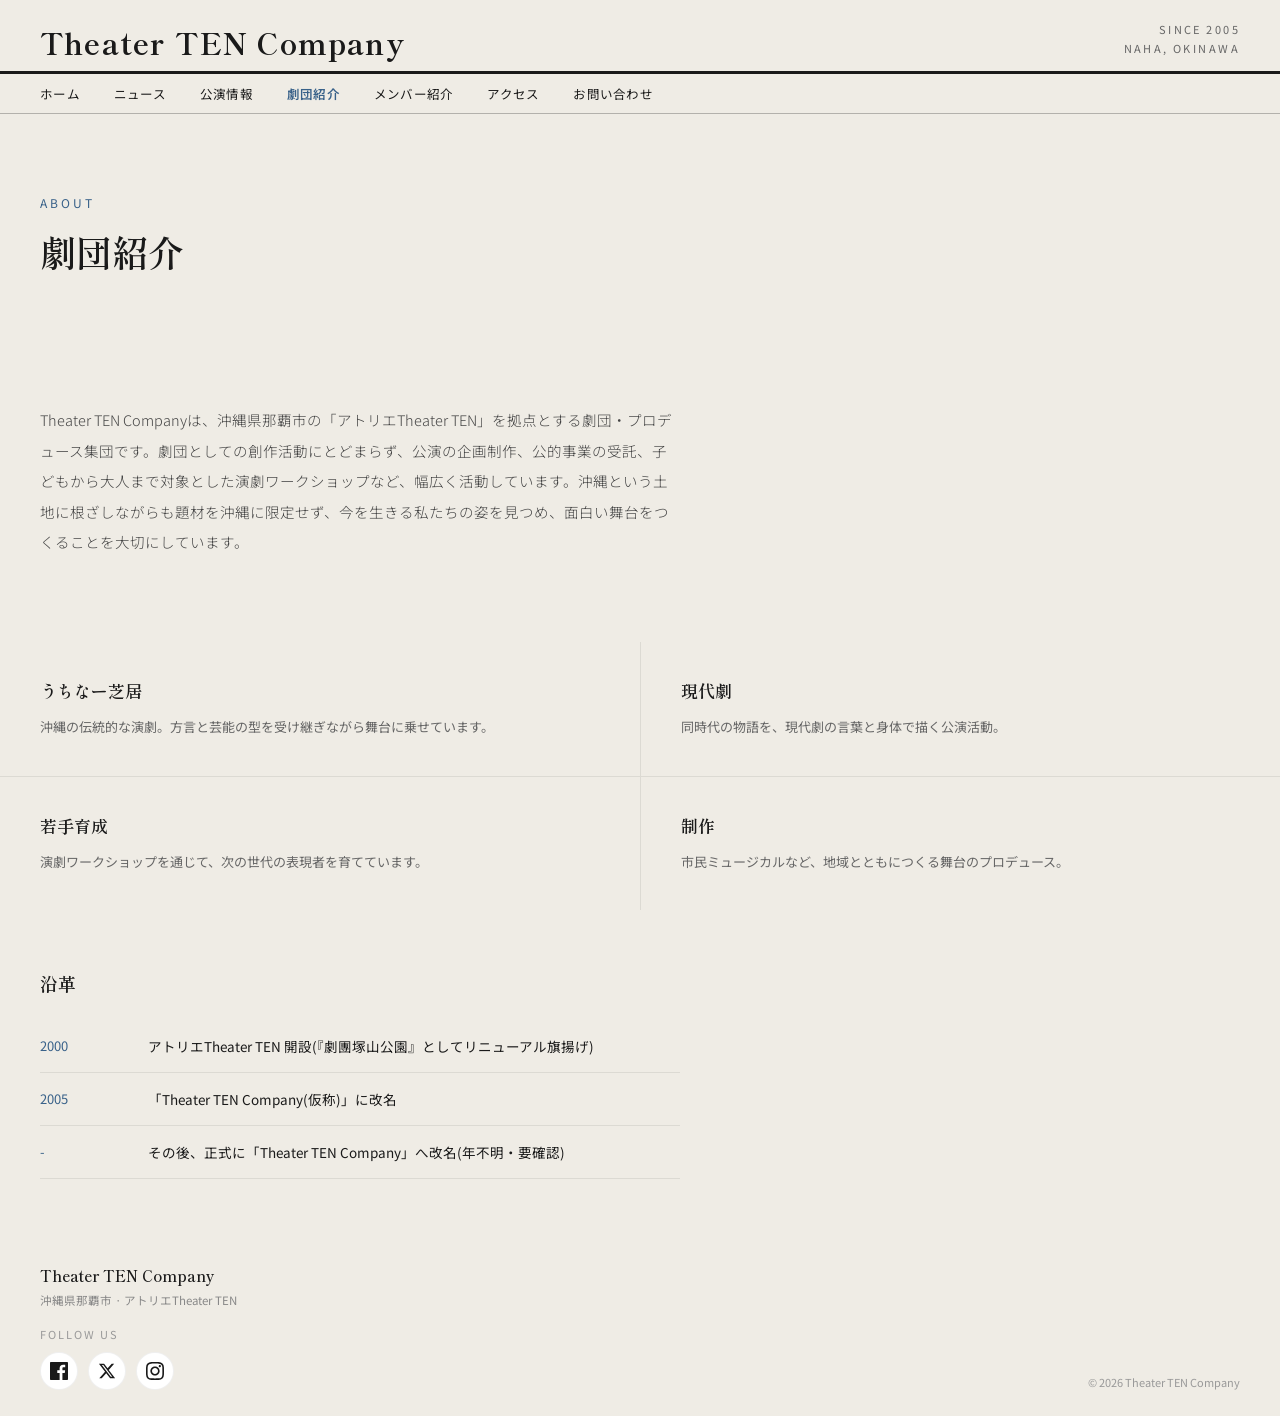
==== about.html @ 0e2a7504 "Add news page, Google Maps embed with real address, and Vercel Web Analytics script" ====
<!DOCTYPE html>
<html lang="ja">
<head>
<meta charset="UTF-8">
<meta name="viewport" content="width=device-width, initial-scale=1">
<meta name="robots" content="noindex, nofollow">
<title>劇団紹介 | Theater TEN Company</title>
<meta name="description" content="Theater TEN Companyの理念、活動の4本柱、沿革のご紹介。">
<link rel="preconnect" href="https://fonts.googleapis.com">
<link rel="preconnect" href="https://fonts.gstatic.com" crossorigin>
<link href="https://fonts.googleapis.com/css2?family=Shippori+Mincho:wght@400;500;600;700&family=Noto+Sans+JP:wght@300;400;500;700&display=swap" rel="stylesheet">
<link rel="stylesheet" href="css/style.css">
<script>window.va = window.va || function () { (window.vaq = window.vaq || []).push(arguments); };</script>
<script defer src="/_vercel/insights/script.js"></script>
</head>
<body>

<header class="masthead-wrap" data-nav>
  <div class="masthead">
    <a href="index.html" class="logo">Theater TEN Company</a>
    <button class="nav-toggle" aria-label="メニュー" aria-expanded="false"><span></span></button>
    <div class="since">Since 2005<br>Naha, Okinawa</div>
  </div>
  <nav class="subnav">
    <a class="nav-link" href="index.html">ホーム</a>
    <a class="nav-link" href="news.html">ニュース</a>
    <a class="nav-link" href="performances.html">公演情報</a>
    <a class="nav-link is-active" href="about.html" style="color:var(--accent-blue)">劇団紹介</a>
    <a class="nav-link" href="members.html">メンバー紹介</a>
    <a class="nav-link" href="access.html">アクセス</a>
    <a class="nav-link" href="contact.html">お問い合わせ</a>
  </nav>
</header>

<div class="page-title narrow">
  <div class="eyebrow" style="color:var(--accent-blue)">About</div>
  <h1>劇団紹介</h1>
</div>

<div class="about-intro">
  <p>Theater TEN Companyは、沖縄県那覇市の「アトリエTheater TEN」を拠点とする劇団・プロデュース集団です。劇団としての創作活動にとどまらず、公演の企画制作、公的事業の受託、子どもから大人まで対象とした演劇ワークショップなど、幅広く活動しています。沖縄という土地に根ざしながらも題材を沖縄に限定せず、今を生きる私たちの姿を見つめ、面白い舞台をつくることを大切にしています。</p>
</div>

<div class="pillars">
  <div class="pillar">
    <h3>うちなー芝居</h3>
    <p>沖縄の伝統的な演劇。方言と芸能の型を受け継ぎながら舞台に乗せています。</p>
  </div>
  <div class="pillar">
    <h3>現代劇</h3>
    <p>同時代の物語を、現代劇の言葉と身体で描く公演活動。</p>
  </div>
  <div class="pillar">
    <h3>若手育成</h3>
    <p>演劇ワークショップを通じて、次の世代の表現者を育てています。</p>
  </div>
  <div class="pillar">
    <h3>制作</h3>
    <p>市民ミュージカルなど、地域とともにつくる舞台のプロデュース。</p>
  </div>
</div>

<div class="timeline">
  <h2>沿革</h2>
  <div class="timeline-row">
    <span class="year">2000</span><span class="event">アトリエTheater TEN 開設(『劇團塚山公園』としてリニューアル旗揚げ)</span>
  </div>
  <div class="timeline-row">
    <span class="year">2005</span><span class="event">「Theater TEN Company(仮称)」に改名</span>
  </div>
  <div class="timeline-row">
    <span class="year">-</span><span class="event">その後、正式に「Theater TEN Company」へ改名(年不明・要確認)</span>
  </div>
</div>

<footer class="site-footer">
  <div>
    <div class="brand">Theater TEN Company</div>
    <div class="addr">沖縄県那覇市 · アトリエTheater TEN</div>
    <div class="sns-label">Follow Us</div>
    <div class="sns-links">
      <a href="https://www.facebook.com/GekidanTTC?_rdr" target="_blank" rel="noopener" aria-label="Facebook"><svg viewBox="0 0 24 24" xmlns="http://www.w3.org/2000/svg"><path d="M22.675 0h-21.35c-.732 0-1.325.593-1.325 1.325v21.351c0 .731.593 1.324 1.325 1.324h11.495v-9.294h-3.128v-3.622h3.128v-2.671c0-3.1 1.893-4.788 4.659-4.788 1.325 0 2.464.099 2.795.143v3.24l-1.918.001c-1.504 0-1.795.715-1.795 1.763v2.313h3.587l-.467 3.622h-3.12v9.293h6.116c.73 0 1.323-.593 1.323-1.325v-21.35c0-.732-.593-1.325-1.325-1.325z"/></svg></a>
      <a href="https://x.com/gekidanttc" target="_blank" rel="noopener" aria-label="X (Twitter)"><svg viewBox="0 0 24 24" xmlns="http://www.w3.org/2000/svg"><path d="M18.244 2.25h3.308l-7.227 8.26 8.502 11.24H16.17l-5.214-6.817L4.99 21.75H1.68l7.73-8.835L1.254 2.25H8.08l4.713 6.231zm-1.161 17.52h1.833L7.084 4.126H5.117z"/></svg></a>
      <a href="https://www.instagram.com/gekidanttc" target="_blank" rel="noopener" aria-label="Instagram"><svg viewBox="0 0 24 24" xmlns="http://www.w3.org/2000/svg"><path d="M12 2.163c3.204 0 3.584.012 4.85.07 3.252.148 4.771 1.691 4.919 4.919.058 1.265.069 1.645.069 4.849 0 3.205-.012 3.584-.069 4.849-.149 3.225-1.664 4.771-4.919 4.919-1.266.058-1.644.07-4.85.07-3.204 0-3.584-.012-4.849-.07-3.26-.149-4.771-1.699-4.919-4.92-.058-1.265-.07-1.644-.07-4.849 0-3.204.013-3.583.07-4.849.149-3.227 1.664-4.771 4.919-4.919 1.266-.057 1.645-.069 4.849-.069zm0-2.163c-3.259 0-3.667.014-4.947.072-4.358.2-6.78 2.618-6.98 6.98-.059 1.281-.073 1.689-.073 4.948 0 3.259.014 3.668.072 4.948.2 4.358 2.618 6.78 6.98 6.98 1.281.058 1.689.072 4.948.072 3.259 0 3.668-.014 4.948-.072 4.354-.2 6.782-2.618 6.979-6.98.059-1.28.073-1.689.073-4.948 0-3.259-.014-3.667-.072-4.947-.196-4.354-2.617-6.78-6.979-6.98-1.281-.059-1.69-.073-4.949-.073zm0 5.838c-3.403 0-6.162 2.759-6.162 6.162s2.759 6.163 6.162 6.163 6.162-2.759 6.162-6.163c0-3.403-2.759-6.162-6.162-6.162zm0 10.162c-2.209 0-4-1.79-4-4 0-2.209 1.791-4 4-4s4 1.791 4 4c0 2.21-1.791 4-4 4zm6.406-11.845c-.796 0-1.441.645-1.441 1.44s.645 1.44 1.441 1.44c.795 0 1.439-.645 1.439-1.44s-.644-1.44-1.439-1.44z"/></svg></a>
    </div>
  </div>
  <div class="copyright">© 2026 Theater TEN Company</div>
</footer>

<script src="js/nav.js"></script>
</body>
</html>
---- css/style.css ----
/* Theater TEN Company — shared styles
   注記: 「劇団紹介」ページのみ意図的に旧トンマナ(白背景・中央寄せ)を据え置き。
   それ以外のページは新聞・チラシ的レイアウト(マストヘッド/Z型/番号コラム)を採用。 */

:root {
  --bg: #efece5;
  --ink: #1a1a1a;
  --sub-dark: #444;
  --sub: #555;
  --sub-light: #777;
  --sub-lighter: #999;
  --sub-warm: #4a4740;
  --sub-warm-light: #7a766d;
  --sub-warm-lighter: #9a968d;
  --border: rgba(0, 0, 0, 0.08);
  --border-soft: rgba(0, 0, 0, 0.06);
  --border-heavy: rgba(0, 0, 0, 0.25);
  --border-col: rgba(0, 0, 0, 0.12);
  --accent-blue: oklch(48% 0.08 250);
  --accent-red: oklch(48% 0.1 35);
  --accent-red-bright: oklch(52% 0.1 35);
  --accent-cta: oklch(58% 0.12 35);
  --dark-bg: #1a1a1a;
  --dark-fg: #f2efe9;
  --placeholder-a: #ddd8cc;
  --placeholder-b: #e8e4d9;
  --placeholder-note: #8a8474;
}

* {
  box-sizing: border-box;
}

body {
  margin: 0;
  background: var(--bg);
  font-family: "Noto Sans JP", sans-serif;
  color: var(--ink);
}

a {
  color: inherit;
  text-decoration: none;
}

img {
  max-width: 100%;
  display: block;
}

.serif {
  font-family: "Shippori Mincho", serif;
}

.nav-link:hover {
  opacity: 0.6;
}

.nav-link.is-active {
  font-weight: 600;
}

.nav-toggle {
  display: none;
  background: none;
  border: none;
  padding: 6px;
  cursor: pointer;
}

.nav-toggle span,
.nav-toggle span::before,
.nav-toggle span::after {
  display: block;
  width: 22px;
  height: 2px;
  background: var(--ink);
  position: relative;
  transition: transform 0.2s ease;
}

.nav-toggle span::before,
.nav-toggle span::after {
  content: "";
  position: absolute;
  left: 0;
}

.nav-toggle span::before {
  top: -7px;
}

.nav-toggle span::after {
  top: 7px;
}

.eyebrow {
  font-size: 12px;
  letter-spacing: 0.24em;
  text-transform: uppercase;
}

/* ---------- Placeholder art ---------- */

.placeholder {
  background: repeating-linear-gradient(
    45deg,
    var(--placeholder-a),
    var(--placeholder-a) 12px,
    var(--placeholder-b) 12px,
    var(--placeholder-b) 24px
  );
  display: flex;
  align-items: center;
  justify-content: center;
}

.placeholder span {
  font: 11px ui-monospace, monospace;
  color: var(--placeholder-note);
  text-align: center;
  padding: 8px;
}

/* ---------- Buttons ---------- */

.btn {
  display: inline-block;
  padding: 10px 26px;
  background: var(--ink);
  color: #fff;
  font-size: 12.5px;
  letter-spacing: 0.06em;
}

/* ---------- Footer(全ページ共通) ---------- */

.site-footer {
  padding: 26px 40px;
  border-top: none;
  display: flex;
  justify-content: space-between;
  align-items: flex-end;
  flex-wrap: wrap;
  gap: 16px;
}

.site-footer .brand {
  font-family: "Shippori Mincho", serif;
  font-weight: 600;
  font-size: 15px;
}

.site-footer .addr {
  font-size: 11.5px;
  color: #888;
  margin-top: 6px;
}

.site-footer .copyright {
  font-size: 11px;
  color: var(--sub-lighter);
}

.site-footer .sns-label {
  font-size: 11px;
  letter-spacing: 0.18em;
  text-transform: uppercase;
  color: var(--sub-lighter);
  margin-top: 18px;
}

.site-footer .sns-links {
  display: flex;
  gap: 10px;
  margin-top: 10px;
}

.site-footer .sns-links a {
  width: 38px;
  height: 38px;
  border-radius: 50%;
  display: flex;
  align-items: center;
  justify-content: center;
  background: #fff;
  border: 1px solid var(--border-soft);
  color: var(--ink);
  transition: background 0.2s ease, color 0.2s ease, border-color 0.2s ease, transform 0.15s ease;
}

.site-footer .sns-links a svg {
  width: 18px;
  height: 18px;
  fill: currentColor;
}

.site-footer .sns-links a:hover {
  background: var(--accent-red);
  border-color: var(--accent-red);
  color: #fff;
  transform: translateY(-2px);
}

/* ============================================================
   旧トンマナ(劇団紹介ページ専用)
   ============================================================ */

.site-header {
  position: sticky;
  top: 0;
  z-index: 10;
  display: flex;
  justify-content: space-between;
  align-items: center;
  padding: 20px 40px;
  background: var(--bg);
  border-bottom: 1px solid var(--border);
}

.site-header .logo {
  font-family: "Shippori Mincho", serif;
  font-weight: 700;
  font-size: 22px;
  letter-spacing: 0.05em;
  white-space: nowrap;
}

.site-nav {
  display: flex;
  gap: 28px;
  font-size: 13px;
}

.page-title {
  padding: 80px 40px 20px;
}

.page-title.narrow {
  max-width: 720px;
}

.page-title h1 {
  font-family: "Shippori Mincho", serif;
  font-weight: 600;
  font-size: 36px;
  margin: 14px 0 0;
}

.about-intro {
  padding: 80px 40px 30px;
  max-width: 720px;
}

.about-intro p {
  font-size: 14.5px;
  line-height: 2.1;
  color: var(--sub-dark);
  margin-top: 28px;
  font-weight: 300;
}

.pillars {
  display: grid;
  grid-template-columns: repeat(2, 1fr);
  gap: 1px;
  background: var(--border);
  margin-top: 40px;
}

.pillar {
  background: var(--bg);
  padding: 36px 40px;
}

.pillar h3 {
  font-family: "Shippori Mincho", serif;
  font-size: 17px;
  font-weight: 600;
  margin: 0;
}

.pillar p {
  font-size: 13px;
  color: #666;
  line-height: 1.9;
  margin: 12px 0 0;
}

.timeline {
  padding: 60px 40px;
  max-width: 720px;
}

.timeline h2 {
  font-family: "Shippori Mincho", serif;
  font-weight: 600;
  font-size: 18px;
  margin: 0 0 24px;
}

.timeline-row {
  display: grid;
  grid-template-columns: 100px 1fr;
  padding: 16px 0;
  border-bottom: 1px solid var(--border);
  gap: 8px;
}

.timeline-row .year {
  color: var(--accent-blue);
  font-size: 13px;
}

.timeline-row .event {
  font-size: 13.5px;
}

/* ============================================================
   新トンマナ(トップ/公演情報/メンバー紹介/アクセス/お問い合わせ)
   ============================================================ */

.masthead-wrap {
  position: sticky;
  top: 0;
  z-index: 10;
  background: var(--bg);
}

.masthead {
  border-bottom: 3px solid var(--ink);
  padding: 20px 40px 14px;
  display: flex;
  justify-content: space-between;
  align-items: flex-end;
  gap: 16px;
}

.masthead .logo {
  font-family: "Shippori Mincho", serif;
  font-weight: 700;
  font-size: clamp(22px, 4vw, 30px);
  letter-spacing: 0.04em;
  white-space: nowrap;
  line-height: 1;
}

.masthead .since {
  font-size: 11px;
  letter-spacing: 0.22em;
  color: #666;
  text-transform: uppercase;
  text-align: right;
  line-height: 1.7;
  flex-shrink: 0;
}

.subnav {
  border-bottom: 1px solid var(--border-heavy);
  padding: 10px 40px;
  display: flex;
  gap: 34px;
  font-size: 12.5px;
  letter-spacing: 0.02em;
  flex-wrap: wrap;
}

/* --- feature (Z-lead) block --- */

.feature-grid {
  display: grid;
  grid-template-columns: 1.15fr 1fr;
  border-bottom: 1px solid var(--border-heavy);
}

.feature-grid.reverse {
  grid-template-columns: 1fr 1.1fr;
}

.feature-text {
  padding: 48px 40px 40px;
  border-right: 1px solid var(--border-heavy);
  display: flex;
  flex-direction: column;
}

.feature-text .kicker {
  font-size: 12px;
  letter-spacing: 0.28em;
  text-transform: uppercase;
  margin-bottom: 22px;
}

.feature-text h1 {
  font-family: "Shippori Mincho", serif;
  font-weight: 700;
  font-size: clamp(38px, 4.5vw, 56px);
  line-height: 1.22;
  margin: 0;
}

.feature-text h1.hero-catch {
  font-size: clamp(40px, 5vw, 64px);
}

.feature-text .lead {
  font-size: 13.5px;
  line-height: 2.1;
  color: var(--sub-warm);
  font-weight: 300;
  margin-top: 26px;
  max-width: 440px;
}

.feature-text .lead.bordered {
  border-top: 1px solid var(--border-col);
  padding-top: 20px;
}

.feature-text .cta-inline {
  margin-top: auto;
  padding-top: 32px;
  font-size: 13.5px;
  letter-spacing: 0.06em;
  color: var(--accent-blue);
  display: inline-flex;
  align-items: center;
  gap: 12px;
  font-weight: 500;
}

.feature-text .cta-inline:hover {
  opacity: 0.85;
}

.feature-photo {
  position: relative;
  min-height: 300px;
}

.feature-photo.tall {
  min-height: 480px;
}

.feature-photo img {
  position: absolute;
  inset: 0;
  width: 100%;
  height: 100%;
  object-fit: cover;
}

/* ヒーロー用スライドショー(現在は1枚でも、写真を追加するだけで自動的に切り替わる) */

.hero-slideshow {
  position: absolute;
  inset: 0;
  overflow: hidden;
  background: var(--bg);
}

.hero-slideshow .slide {
  position: absolute;
  inset: 0;
  width: 100%;
  height: 100%;
  object-fit: contain;
  opacity: 0;
  transition: opacity 1.2s ease;
}

.hero-slideshow .slide.active {
  opacity: 1;
  z-index: 1;
}

.feature-photo .caption {
  position: absolute;
  left: 20px;
  bottom: 20px;
  background: rgba(26, 26, 26, 0.82);
  color: #fff;
  font-size: 11px;
  letter-spacing: 0.04em;
  padding: 7px 12px;
}

/* --- simple page head (members page) --- */

.page-head-v2 {
  padding: 44px 40px 30px;
  border-bottom: 1px solid var(--border-heavy);
}

.page-head-v2 .kicker {
  font-size: 12px;
  letter-spacing: 0.28em;
  text-transform: uppercase;
  margin-bottom: 16px;
}

.page-head-v2 h1 {
  font-family: "Shippori Mincho", serif;
  font-weight: 700;
  font-size: clamp(38px, 4.5vw, 56px);
  line-height: 1.2;
  margin: 0;
}

.note-text {
  font-size: 13px;
  color: var(--sub-warm-light);
  line-height: 2;
  margin-top: 20px;
}

/* --- contents grid (top page numbered nav) --- */

.contents-label {
  padding: 16px 40px 8px;
  font-size: 11px;
  letter-spacing: 0.24em;
  color: #666;
  text-transform: uppercase;
}

.contents-grid {
  display: grid;
  grid-template-columns: repeat(4, 1fr);
  border-top: 1px solid var(--border-heavy);
  border-bottom: 1px solid var(--border-heavy);
}

.contents-grid a {
  padding: 26px;
  border-right: 1px solid var(--border-col);
  display: flex;
  flex-direction: column;
  gap: 14px;
  min-height: 150px;
  transition: background 0.15s;
}

.contents-grid a:last-child {
  border-right: none;
}

.contents-grid a:hover {
  background: rgba(0, 0, 0, 0.03);
}

.contents-grid .num {
  font-family: "Shippori Mincho", serif;
  font-size: 13px;
  color: var(--accent-red-bright);
}

.contents-grid .label {
  font-family: "Shippori Mincho", serif;
  font-size: 17px;
  font-weight: 600;
  margin-top: auto;
}

.contents-grid .desc {
  font-size: 11.5px;
  color: var(--sub-warm-light);
  line-height: 1.7;
}

/* --- news list --- */

.news-list {
  padding: 0 40px 60px;
}

.news-row {
  padding: 26px 0;
  border-bottom: 1px solid var(--border-col);
}

.news-row .date {
  font-size: 11px;
  letter-spacing: 0.08em;
  color: var(--accent-blue);
  font-family: "Shippori Mincho", serif;
}

.news-row h2 {
  font-family: "Shippori Mincho", serif;
  font-size: 16px;
  font-weight: 600;
  margin: 8px 0 0;
}

.news-row p {
  font-size: 13px;
  color: var(--sub-warm-light);
  line-height: 1.9;
  margin-top: 8px;
}

/* --- CTA bar --- */

.cta-bar {
  display: flex;
  justify-content: space-between;
  align-items: center;
  padding: 28px 40px;
  background: var(--dark-bg);
  color: var(--dark-fg);
  gap: 16px;
  flex-wrap: wrap;
}

.cta-bar .msg {
  font-size: 13px;
  color: rgba(242, 239, 233, 0.7);
}

.cta-bar .cta {
  padding: 12px 30px;
  background: var(--accent-cta);
  color: #fff;
  font-size: 13px;
  letter-spacing: 0.06em;
  transition: opacity 0.15s;
}

.cta-bar .cta:hover {
  opacity: 0.85;
}

/* --- performances: upcoming row + archive --- */

.upcoming-row {
  border-top: 1px solid var(--border-heavy);
  border-bottom: 1px solid var(--border-heavy);
  display: grid;
  grid-template-columns: repeat(3, 1fr);
}

.upcoming-row .cell {
  padding: 28px 26px;
  border-right: 1px solid var(--border-col);
  display: flex;
  flex-direction: column;
  gap: 12px;
  transition: background 0.15s;
}

.upcoming-row .cell:last-child {
  border-right: none;
}

.upcoming-row .cell:hover {
  background: rgba(0, 0, 0, 0.03);
}

.upcoming-row .cell .photo {
  height: 150px;
}

.upcoming-row .cell .title {
  font-family: "Shippori Mincho", serif;
  font-size: 17px;
  font-weight: 600;
  line-height: 1.5;
}

.upcoming-row .cell .meta {
  font-size: 12px;
  color: var(--sub-warm-light);
  line-height: 1.8;
}

.upcoming-row .cell .ticket-link {
  font-size: 12px;
  color: var(--accent-blue);
  font-weight: 500;
}

.upcoming-row .cell.empty {
  align-items: center;
  justify-content: center;
  color: var(--sub-warm-lighter);
  font-size: 12px;
  line-height: 1.9;
  text-align: center;
}

.archive-v2 {
  padding: 0 40px 60px;
}

.archive-v2 .head {
  display: grid;
  grid-template-columns: 100px 1fr 220px;
  padding: 14px 0;
  border-bottom: 2px solid var(--ink);
  font-size: 11px;
  color: #666;
  letter-spacing: 0.06em;
}

.archive-v2 .row {
  display: grid;
  grid-template-columns: 100px 1fr 220px;
  padding: 18px 0;
  border-bottom: 1px solid var(--border-col);
  font-size: 13.5px;
  transition: background 0.15s;
  gap: 8px;
}

.archive-v2 .row:hover {
  background: rgba(0, 0, 0, 0.03);
}

.archive-v2 .row .year {
  color: var(--accent-blue);
  font-family: "Shippori Mincho", serif;
}

.archive-v2 .row .title {
  font-family: "Shippori Mincho", serif;
  font-size: 15px;
}

.archive-v2 .row .venue {
  color: var(--sub-warm-light);
}

/* --- members grid --- */

.members-v2 {
  display: grid;
  grid-template-columns: repeat(3, 1fr);
  border-bottom: 1px solid var(--border-heavy);
}

.members-v2 .cell {
  padding: 32px 28px;
  border-right: 1px solid var(--border-col);
  border-bottom: 1px solid var(--border-col);
}

.members-v2 .photo {
  width: 100%;
  max-width: 168px;
  aspect-ratio: 1;
  overflow: hidden;
}

.members-v2 .photo img {
  width: 100%;
  height: 100%;
  object-fit: cover;
  display: block;
}

.members-v2 .head-line {
  display: flex;
  align-items: baseline;
  gap: 10px;
  margin-top: 16px;
}

.members-v2 .head-line .num {
  font-family: "Shippori Mincho", serif;
  font-size: 13px;
  color: var(--accent-red-bright);
}

.members-v2 .head-line .name {
  font-family: "Shippori Mincho", serif;
  font-weight: 600;
  font-size: 17px;
}

.members-v2 .role {
  font-size: 12px;
  color: var(--accent-blue);
  margin-top: 5px;
}

.members-v2 .profile {
  font-size: 12.5px;
  color: var(--sub-warm-light);
  line-height: 1.85;
  margin-top: 10px;
}

/* --- access / contact two-column --- */

.access-v2,
.contact-v2 {
  display: grid;
  grid-template-columns: 1fr 1.1fr;
  border-bottom: 1px solid var(--border-heavy);
}

.access-v2 .info,
.contact-v2 .info {
  padding: 48px 40px;
  border-right: 1px solid var(--border-heavy);
}

.access-v2 .info h2 {
  font-family: "Shippori Mincho", serif;
  font-size: 19px;
  font-weight: 600;
  margin: 36px 0 0;
}

.access-v2 .info .addr-block {
  font-size: 13.5px;
  color: var(--sub-warm);
  line-height: 2.1;
  margin-top: 16px;
  border-top: 1px solid var(--border-col);
  padding-top: 18px;
}

.access-v2 .table {
  display: grid;
  grid-template-columns: 90px 1fr;
  margin-top: 24px;
  font-size: 12.5px;
}

.access-v2 .table span {
  padding: 12px 0;
  border-bottom: 1px solid var(--border-col);
}

.access-v2 .table span.k {
  color: var(--accent-blue);
}

.access-v2 .table span.v {
  color: var(--sub-warm);
}

.access-v2 .map {
  position: relative;
  min-height: 460px;
}

.access-v2 .map iframe {
  position: absolute;
  inset: 0;
  width: 100%;
  height: 100%;
  border: 0;
}

.contact-v2 {
  grid-template-columns: 1fr 1.2fr;
}

.contact-v2 .form-side {
  padding: 48px 40px;
}

/* --- contact form fields (shared) --- */

.form-stack {
  display: flex;
  flex-direction: column;
  gap: 22px;
  max-width: 520px;
}

.field label {
  font-size: 12px;
  color: #666;
  letter-spacing: 0.02em;
  display: block;
}

.field input,
.field select,
.field textarea {
  width: 100%;
  box-sizing: border-box;
  margin-top: 8px;
  padding: 12px 14px;
  border: 1px solid var(--border-heavy);
  background: #fff;
  font-size: 14px;
  font-family: "Noto Sans JP", sans-serif;
}

.field textarea {
  resize: vertical;
}

.submit-btn {
  padding: 14px 32px;
  background: var(--accent-cta);
  color: #fff;
  font-size: 13px;
  letter-spacing: 0.06em;
  text-align: center;
  width: fit-content;
  border: none;
  cursor: pointer;
}

.submit-btn:hover {
  opacity: 0.85;
}

.form-note {
  font-size: 12.5px;
  color: var(--sub-warm-light);
  margin-top: 4px;
}

/* ============================================================
   RESPONSIVE
   ============================================================ */

@media (max-width: 860px) {
  .pillars {
    grid-template-columns: 1fr;
  }

  .contents-grid {
    grid-template-columns: repeat(2, 1fr);
  }

  .contents-grid a:nth-child(2) {
    border-right: none;
  }

  .members-v2 {
    grid-template-columns: repeat(2, 1fr);
  }

  .members-v2 .cell:nth-child(2n) {
    border-right: none;
  }
}

@media (max-width: 768px) {
  /* 旧トンマナ(劇団紹介) */
  .site-header {
    padding: 16px 20px;
  }

  .site-nav {
    position: absolute;
    top: 100%;
    left: 0;
    right: 0;
    background: var(--bg);
    border-bottom: 1px solid var(--border);
    flex-direction: column;
    gap: 0;
    padding: 8px 0;
    display: none;
  }

  .site-header.nav-open .site-nav {
    display: flex;
  }

  .site-nav .nav-link {
    padding: 14px 20px;
    border-bottom: 1px solid var(--border-soft);
  }

  .page-title,
  .about-intro,
  .timeline {
    padding-left: 20px;
    padding-right: 20px;
  }

  .page-title {
    padding-top: 48px;
  }

  .page-title h1 {
    font-size: 28px;
  }

  .pillar {
    padding: 28px 20px;
  }

  /* 新トンマナ */
  .masthead {
    padding: 16px 20px 12px;
  }

  .subnav {
    position: absolute;
    top: 100%;
    left: 0;
    right: 0;
    background: var(--bg);
    border-bottom: 1px solid var(--border-heavy);
    flex-direction: column;
    gap: 0;
    padding: 8px 0;
    display: none;
  }

  .masthead-wrap.nav-open .subnav {
    display: flex;
  }

  .subnav a {
    padding: 14px 20px;
    border-bottom: 1px solid var(--border-col);
  }

  .nav-toggle {
    display: block;
  }

  .feature-grid,
  .feature-grid.reverse,
  .access-v2,
  .contact-v2 {
    grid-template-columns: 1fr;
  }

  .feature-text,
  .access-v2 .info,
  .contact-v2 .info {
    border-right: none;
    border-bottom: 1px solid var(--border-heavy);
    padding: 32px 20px;
  }

  .feature-photo,
  .feature-photo.tall {
    min-height: 240px;
  }

  .contents-label,
  .contact-v2 .form-side,
  .page-head-v2,
  .news-list {
    padding-left: 20px;
    padding-right: 20px;
  }

  .contents-grid {
    grid-template-columns: 1fr;
  }

  .contents-grid a {
    border-right: none;
    border-bottom: 1px solid var(--border-col);
    min-height: auto;
  }

  .cta-bar {
    padding: 22px 20px;
  }

  .upcoming-row {
    grid-template-columns: 1fr;
  }

  .upcoming-row .cell {
    border-right: none;
    border-bottom: 1px solid var(--border-col);
  }

  .archive-v2 {
    padding: 0 20px 40px;
  }

  .archive-v2 .head,
  .archive-v2 .row {
    grid-template-columns: 70px 1fr;
  }

  .archive-v2 .row .venue {
    grid-column: 1 / -1;
    padding-top: 4px;
  }

  .archive-v2 .head .venue {
    display: none;
  }

  .members-v2 {
    grid-template-columns: 1fr 1fr;
  }

  .members-v2 .cell {
    padding: 24px 20px;
  }

  .access-v2 .map {
    min-height: 260px;
  }

  .site-footer {
    padding: 22px 20px;
  }
}

@media (max-width: 480px) {
  .members-v2 {
    grid-template-columns: 1fr;
  }

  .members-v2 .cell {
    border-right: none;
  }
}
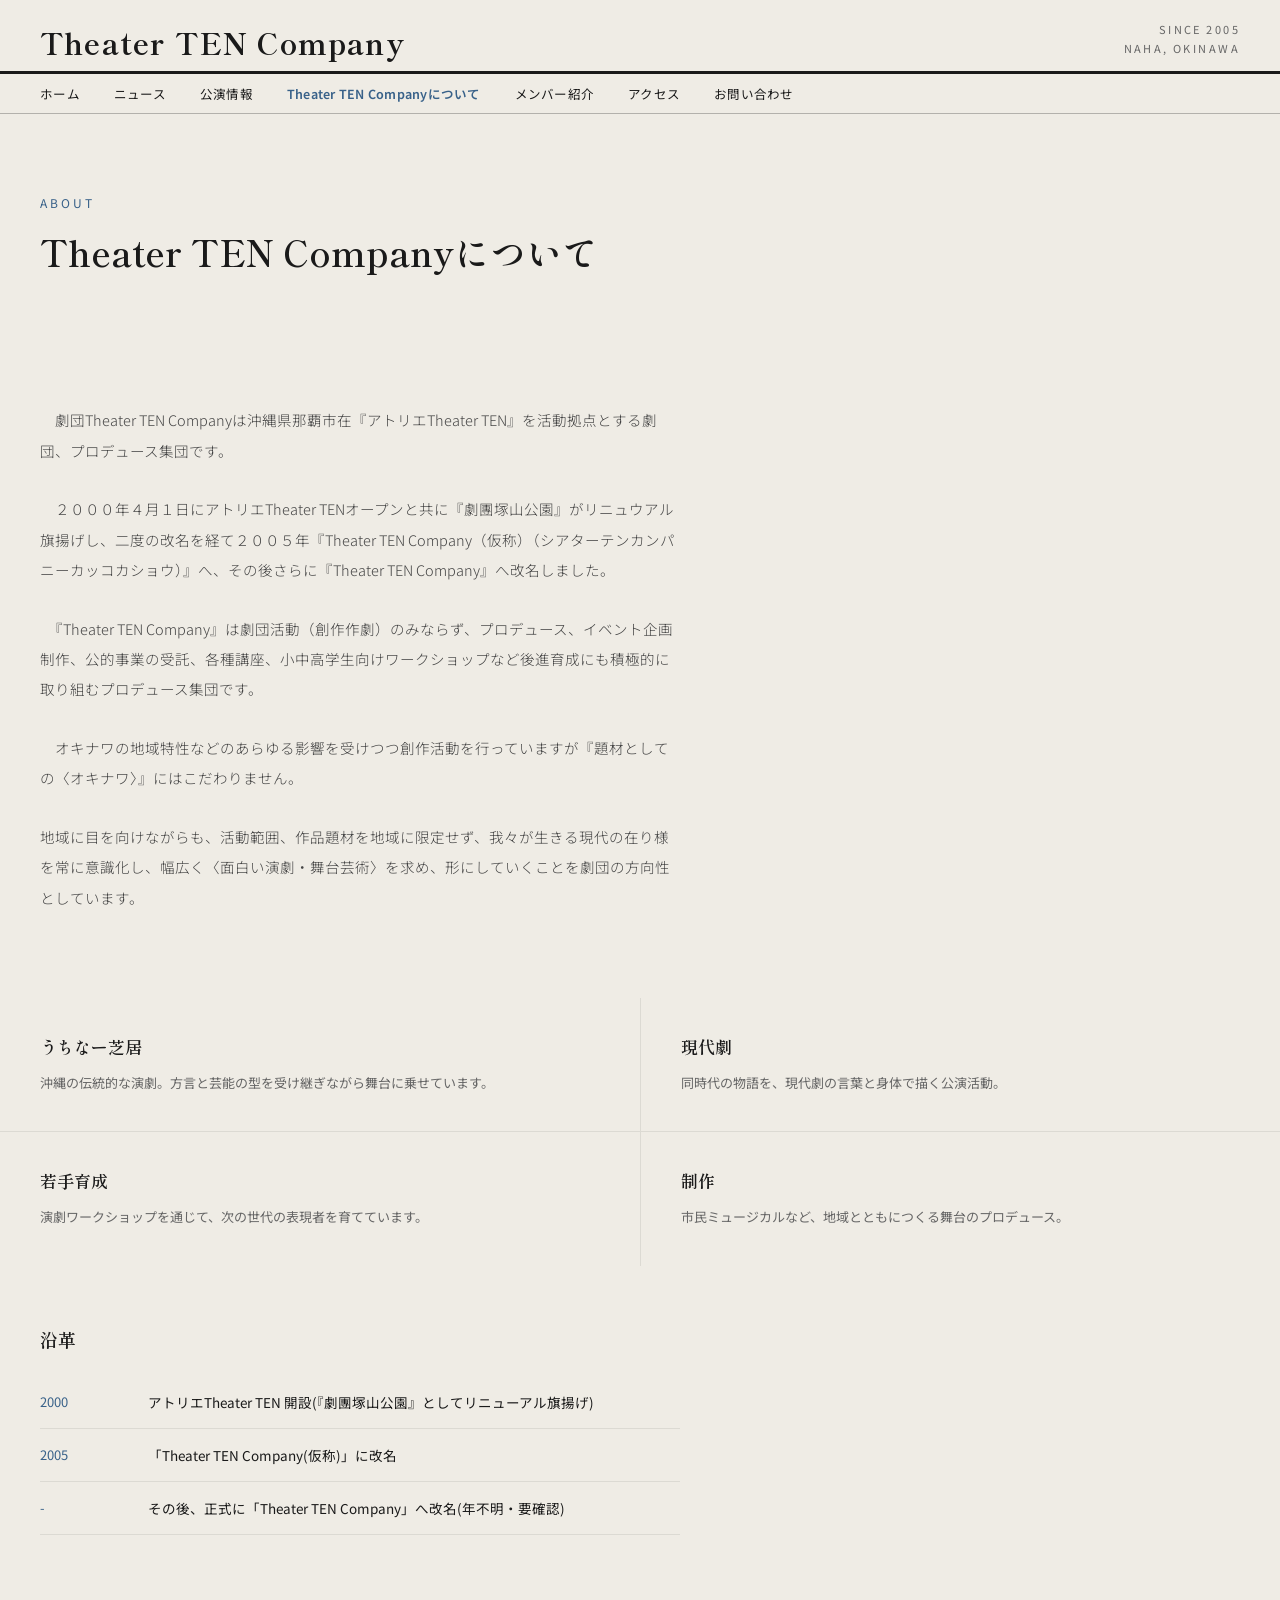
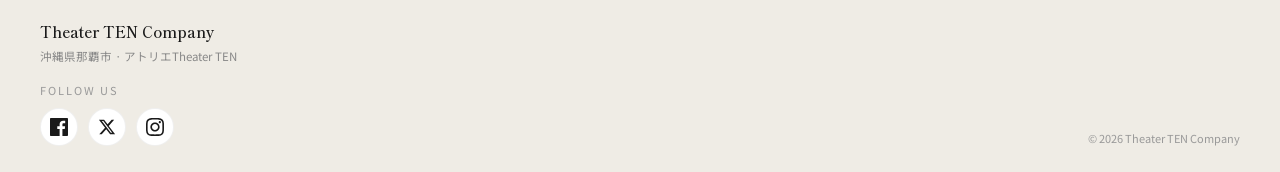
==== commit c733e8fd: "Rename "劇団紹介" nav item to "Theater TEN Companyについて" sitewide, replace about.html body copy New copy " ====
--- a/about.html
+++ b/about.html
@@ -4,7 +4,7 @@
 <meta charset="UTF-8">
 <meta name="viewport" content="width=device-width, initial-scale=1">
 <meta name="robots" content="noindex, nofollow">
-<title>劇団紹介 | Theater TEN Company</title>
+<title>Theater TEN Companyについて | Theater TEN Company</title>
 <meta name="description" content="Theater TEN Companyの理念、活動の4本柱、沿革のご紹介。">
 <link rel="preconnect" href="https://fonts.googleapis.com">
 <link rel="preconnect" href="https://fonts.gstatic.com" crossorigin>
@@ -25,7 +25,7 @@
     <a class="nav-link" href="index.html">ホーム</a>
     <a class="nav-link" href="news.html">ニュース</a>
     <a class="nav-link" href="performances.html">公演情報</a>
-    <a class="nav-link is-active" href="about.html" style="color:var(--accent-blue)">劇団紹介</a>
+    <a class="nav-link is-active" href="about.html" style="color:var(--accent-blue)">Theater TEN Companyについて</a>
     <a class="nav-link" href="members.html">メンバー紹介</a>
     <a class="nav-link" href="access.html">アクセス</a>
     <a class="nav-link" href="contact.html">お問い合わせ</a>
@@ -34,11 +34,15 @@
 
 <div class="page-title narrow">
   <div class="eyebrow" style="color:var(--accent-blue)">About</div>
-  <h1>劇団紹介</h1>
+  <h1>Theater TEN Companyについて</h1>
 </div>
 
 <div class="about-intro">
-  <p>Theater TEN Companyは、沖縄県那覇市の「アトリエTheater TEN」を拠点とする劇団・プロデュース集団です。劇団としての創作活動にとどまらず、公演の企画制作、公的事業の受託、子どもから大人まで対象とした演劇ワークショップなど、幅広く活動しています。沖縄という土地に根ざしながらも題材を沖縄に限定せず、今を生きる私たちの姿を見つめ、面白い舞台をつくることを大切にしています。</p>
+  <p>　劇団Theater TEN Companyは沖縄県那覇市在『アトリエTheater TEN』を活動拠点とする劇団、プロデュース集団です。</p>
+  <p>　２０００年４月１日にアトリエTheater TENオープンと共に『劇團塚山公園』がリニュウアル旗揚げし、二度の改名を経て２００５年『Theater TEN Company（仮称）（シアターテンカンパニーカッコカショウ）』へ、その後さらに『Theater TEN Company』へ改名しました。</p>
+  <p>　『Theater TEN Company』は劇団活動（創作作劇）のみならず、プロデュース、イベント企画制作、公的事業の受託、各種講座、小中高学生向けワークショップなど後進育成にも積極的に取り組むプロデュース集団です。</p>
+  <p>　オキナワの地域特性などのあらゆる影響を受けつつ創作活動を行っていますが『題材としての〈オキナワ〉』にはこだわりません。</p>
+  <p>地域に目を向けながらも、活動範囲、作品題材を地域に限定せず、我々が生きる現代の在り様を常に意識化し、幅広く〈面白い演劇・舞台芸術〉を求め、形にしていくことを劇団の方向性としています。</p>
 </div>
 
 <div class="pillars">
--- a/css/style.css
+++ b/css/style.css
@@ -600,6 +600,66 @@
   margin-top: 8px;
 }
 
+.news-images {
+  display: flex;
+  gap: 10px;
+  flex-wrap: wrap;
+  margin-top: 14px;
+}
+
+.news-images img {
+  display: block;
+  max-width: 220px;
+  max-height: 280px;
+  width: auto;
+  height: auto;
+  object-fit: contain;
+  border: 1px solid var(--border-col);
+  background: var(--placeholder-a);
+}
+
+/* --- performance detail page --- */
+
+.detail-wrap {
+  padding: 40px;
+}
+
+.detail-back {
+  display: inline-block;
+  margin-bottom: 24px;
+  font-size: 12px;
+  color: var(--accent-blue);
+}
+
+.detail-flyers {
+  display: flex;
+  gap: 20px;
+  flex-wrap: wrap;
+  margin-bottom: 32px;
+}
+
+.detail-flyers img {
+  display: block;
+  max-width: 360px;
+  width: 100%;
+  height: auto;
+  border: 1px solid var(--border-col);
+  background: var(--placeholder-a);
+}
+
+.detail-text {
+  font-size: 14px;
+  color: var(--sub-warm-light);
+  line-height: 2;
+  max-width: 720px;
+}
+
+@media (max-width: 700px) {
+  .detail-wrap {
+    padding: 24px 20px;
+  }
+}
+
 /* --- CTA bar --- */
 
 .cta-bar {
@@ -644,8 +704,9 @@
   padding: 28px 26px;
   border-right: 1px solid var(--border-col);
   display: flex;
-  flex-direction: column;
-  gap: 12px;
+  flex-direction: row;
+  align-items: flex-start;
+  gap: 16px;
   transition: background 0.15s;
 }
 
@@ -658,12 +719,24 @@
 }
 
 .upcoming-row .cell .photo {
-  height: 150px;
+  width: 100px;
+  max-width: 100px;
+  aspect-ratio: 3 / 4;
+  overflow: hidden;
+  flex-shrink: 0;
+}
+
+.upcoming-row .cell .cell-info {
+  display: flex;
+  flex: 1;
+  flex-direction: column;
+  gap: 8px;
+  min-width: 0;
 }
 
 .upcoming-row .cell .title {
   font-family: "Shippori Mincho", serif;
-  font-size: 17px;
+  font-size: 16px;
   font-weight: 600;
   line-height: 1.5;
 }
@@ -672,6 +745,16 @@
   font-size: 12px;
   color: var(--sub-warm-light);
   line-height: 1.8;
+}
+
+.upcoming-row .cell .excerpt {
+  font-size: 12px;
+  color: var(--sub-warm-light);
+  line-height: 1.7;
+  display: -webkit-box;
+  -webkit-line-clamp: 4;
+  -webkit-box-orient: vertical;
+  overflow: hidden;
 }
 
 .upcoming-row .cell .ticket-link {
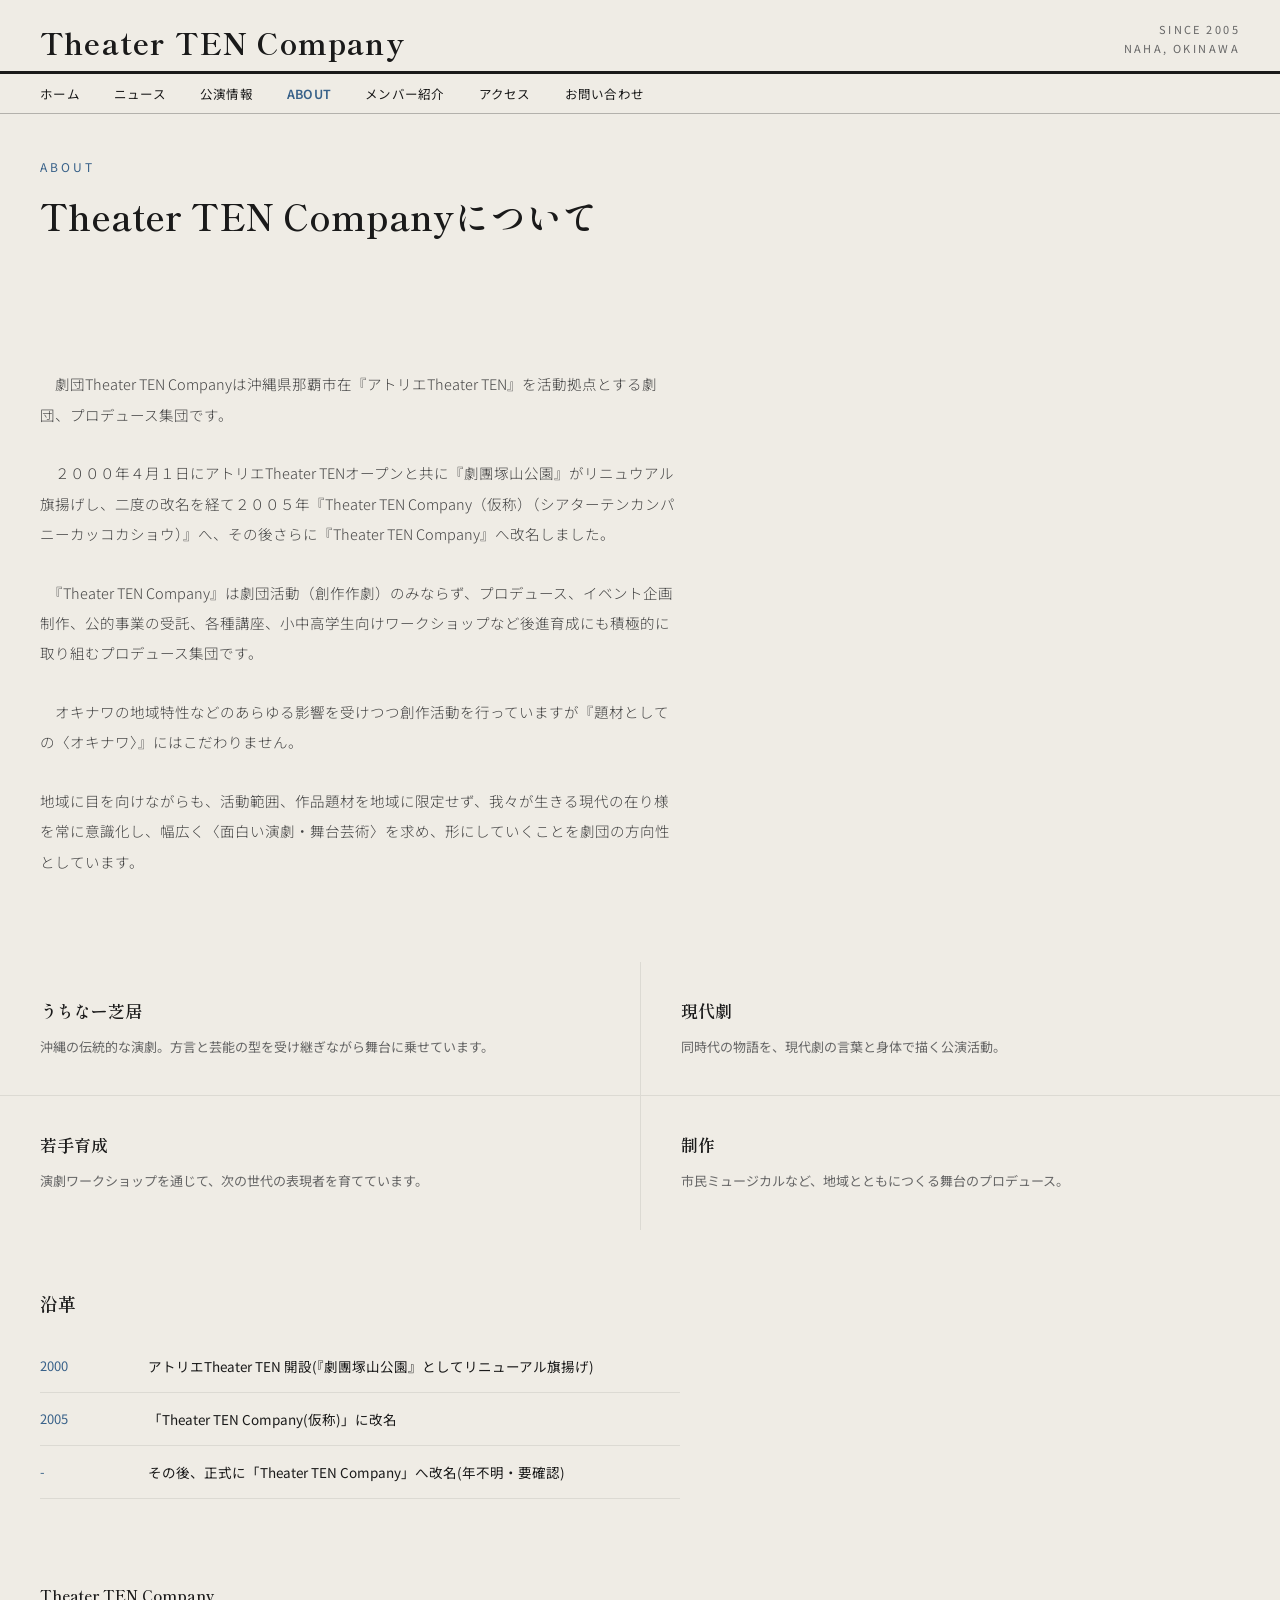
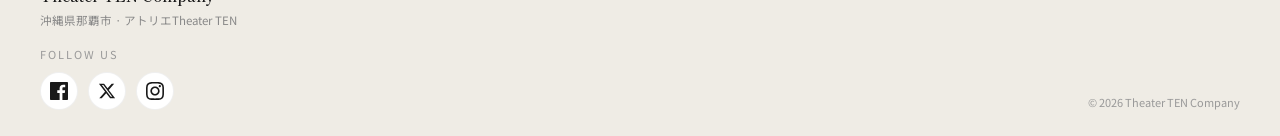
==== commit e4dc31ae: "Revert header nav label to "ABOUT", fix about.html top spacing to match other pages Nav link text wa" ====
--- a/about.html
+++ b/about.html
@@ -25,7 +25,7 @@
     <a class="nav-link" href="index.html">ホーム</a>
     <a class="nav-link" href="news.html">ニュース</a>
     <a class="nav-link" href="performances.html">公演情報</a>
-    <a class="nav-link is-active" href="about.html" style="color:var(--accent-blue)">Theater TEN Companyについて</a>
+    <a class="nav-link is-active" href="about.html" style="color:var(--accent-blue)">ABOUT</a>
     <a class="nav-link" href="members.html">メンバー紹介</a>
     <a class="nav-link" href="access.html">アクセス</a>
     <a class="nav-link" href="contact.html">お問い合わせ</a>
--- a/css/style.css
+++ b/css/style.css
@@ -233,7 +233,7 @@
 }
 
 .page-title {
-  padding: 80px 40px 20px;
+  padding: 44px 40px 20px;
 }
 
 .page-title.narrow {
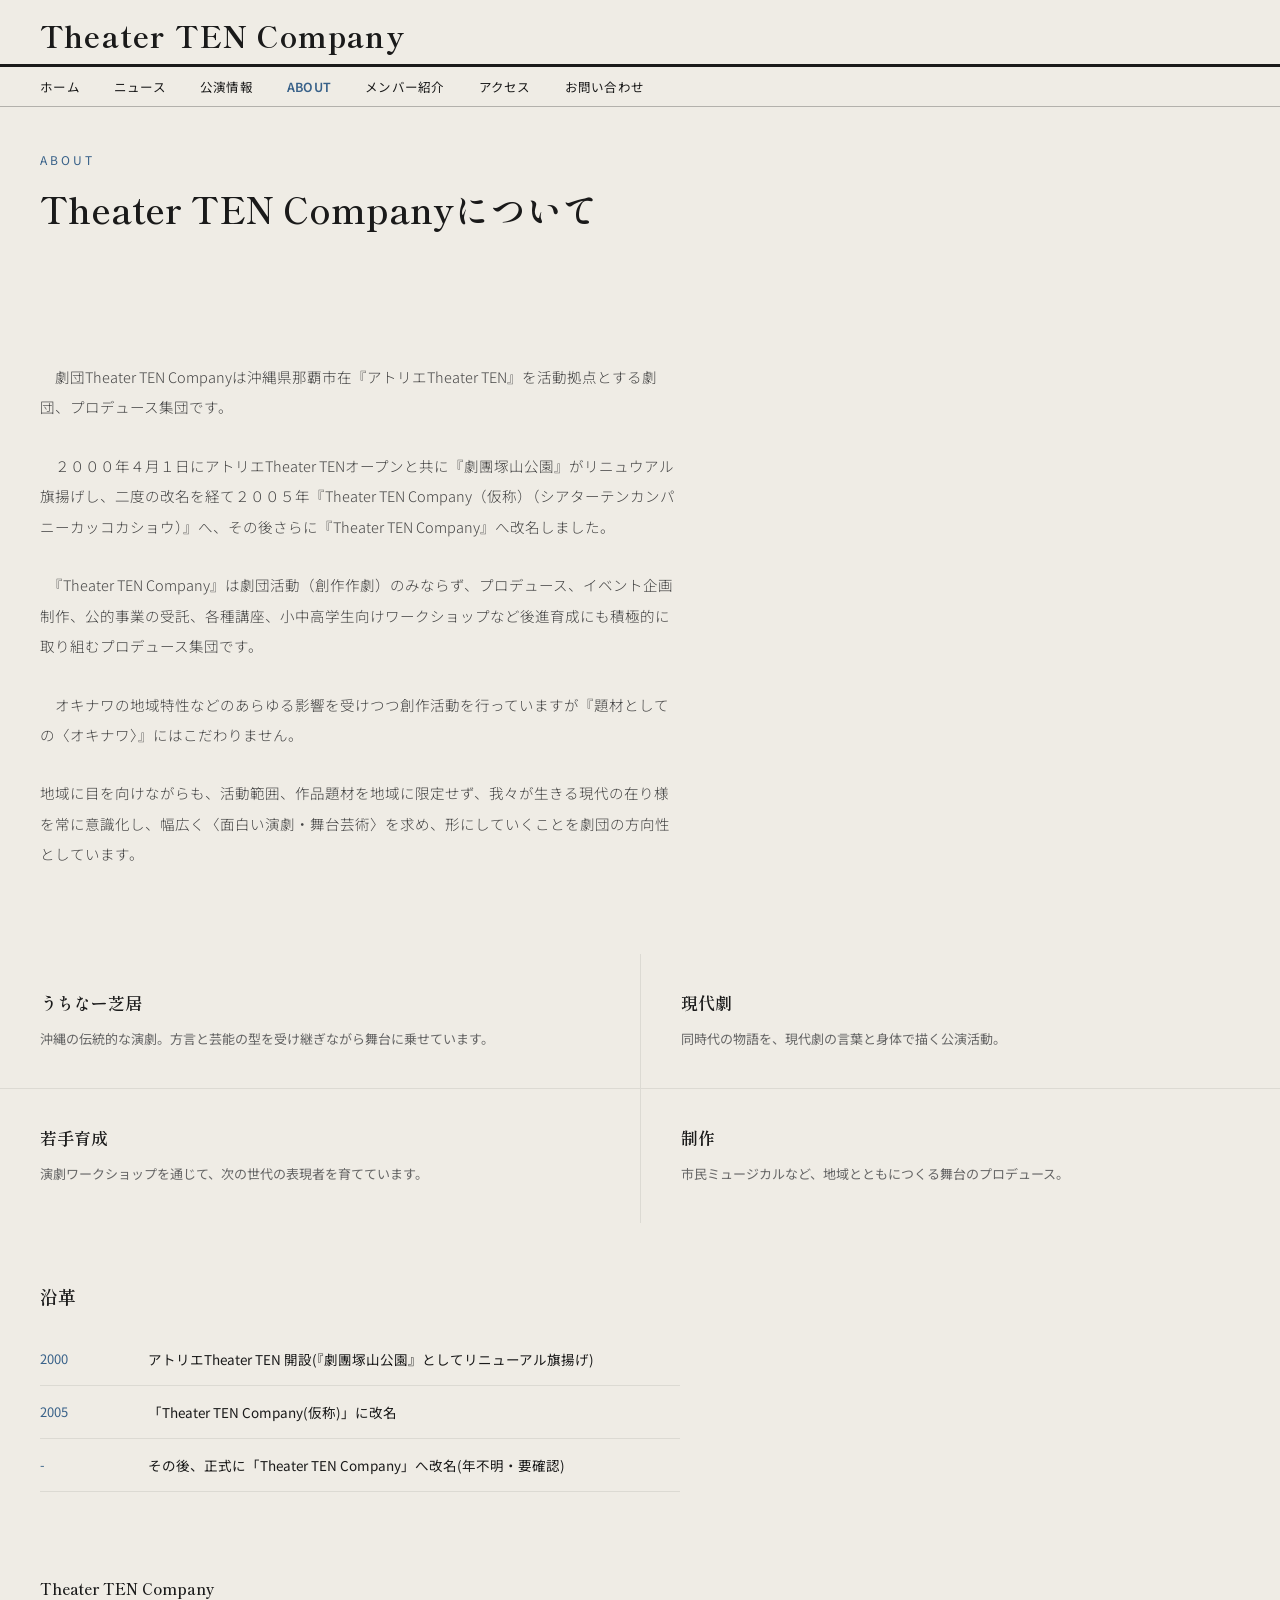
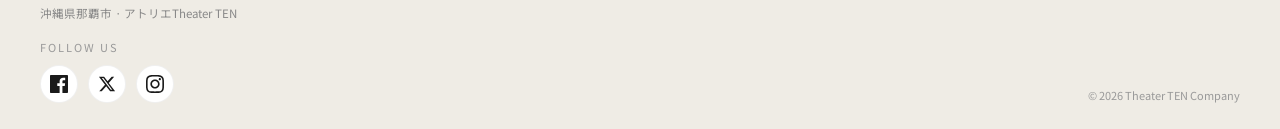
==== commit 856ad1f5: "Remove "Since 2005 / Naha, Okinawa" from header, fix hero photo/caption overlap on mobile The captio" ====
--- a/about.html
+++ b/about.html
@@ -19,7 +19,6 @@
   <div class="masthead">
     <a href="index.html" class="logo">Theater TEN Company</a>
     <button class="nav-toggle" aria-label="メニュー" aria-expanded="false"><span></span></button>
-    <div class="since">Since 2005<br>Naha, Okinawa</div>
   </div>
   <nav class="subnav">
     <a class="nav-link" href="index.html">ホーム</a>
--- a/css/style.css
+++ b/css/style.css
@@ -1122,7 +1122,33 @@
 
   .feature-photo,
   .feature-photo.tall {
-    min-height: 240px;
+    min-height: 0;
+  }
+
+  .hero-slideshow {
+    position: static;
+  }
+
+  .hero-slideshow .slide {
+    position: static;
+    display: none;
+  }
+
+  .hero-slideshow .slide.active {
+    display: block;
+  }
+
+  .feature-photo img {
+    position: static;
+    width: 100%;
+    height: 240px;
+    object-fit: cover;
+  }
+
+  .feature-photo .caption {
+    position: static;
+    display: inline-block;
+    margin: 10px 20px 0;
   }
 
   .contents-label,
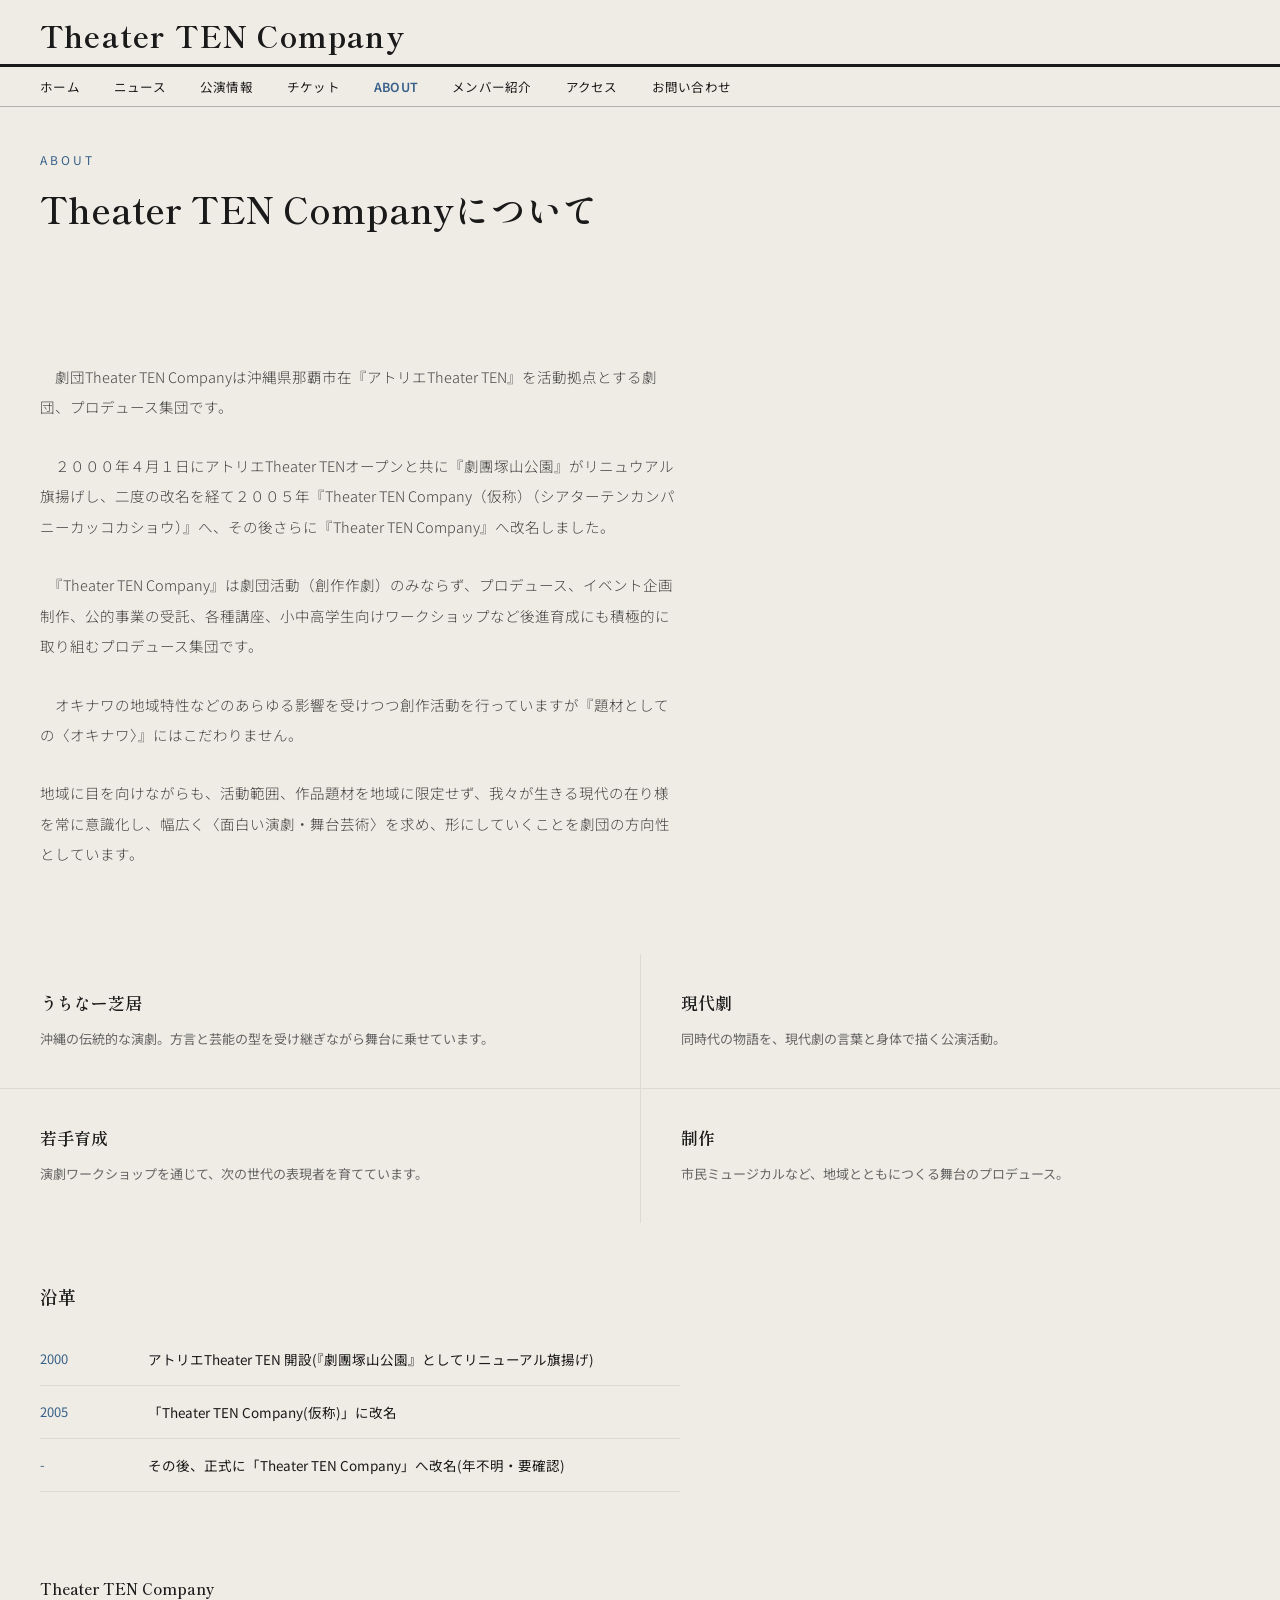
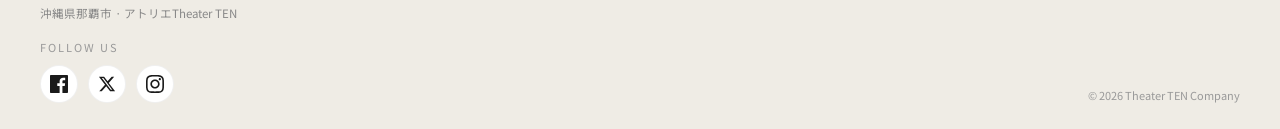
==== commit 68b9375e: "Add ticket page with Quartet Online iframe embed, replace homepage feature section with production a" ====
--- a/about.html
+++ b/about.html
@@ -24,6 +24,7 @@
     <a class="nav-link" href="index.html">ホーム</a>
     <a class="nav-link" href="news.html">ニュース</a>
     <a class="nav-link" href="performances.html">公演情報</a>
+    <a class="nav-link" href="ticket.html">チケット</a>
     <a class="nav-link is-active" href="about.html" style="color:var(--accent-blue)">ABOUT</a>
     <a class="nav-link" href="members.html">メンバー紹介</a>
     <a class="nav-link" href="access.html">アクセス</a>
--- a/css/style.css
+++ b/css/style.css
@@ -464,7 +464,7 @@
   inset: 0;
   width: 100%;
   height: 100%;
-  object-fit: contain;
+  object-fit: cover;
   opacity: 0;
   transition: opacity 1.2s ease;
 }
@@ -887,6 +887,11 @@
 .contact-v2 .info {
   padding: 48px 40px;
   border-right: 1px solid var(--border-heavy);
+}
+
+.access-v2 .info h1,
+.contact-v2 .info h1 {
+  font-family: "Shippori Mincho", serif;
 }
 
 .access-v2 .info h2 {
@@ -1120,22 +1125,12 @@
     padding: 32px 20px;
   }
 
-  .feature-photo,
+  .feature-photo {
+    min-height: 0;
+  }
+
   .feature-photo.tall {
-    min-height: 0;
-  }
-
-  .hero-slideshow {
-    position: static;
-  }
-
-  .hero-slideshow .slide {
-    position: static;
-    display: none;
-  }
-
-  .hero-slideshow .slide.active {
-    display: block;
+    min-height: 240px;
   }
 
   .feature-photo img {
@@ -1144,6 +1139,9 @@
     height: 240px;
     object-fit: cover;
   }
+
+  /* hero-slideshow (トップページ)は、絶対配置+opacityのクロスフェードをブラウザ版と共通のまま使う。
+     .feature-photo img の static 上書きは、この中の img には及ばない(hero-slideshow .slide の方が詳細度で勝つため)。 */
 
   .feature-photo .caption {
     position: static;
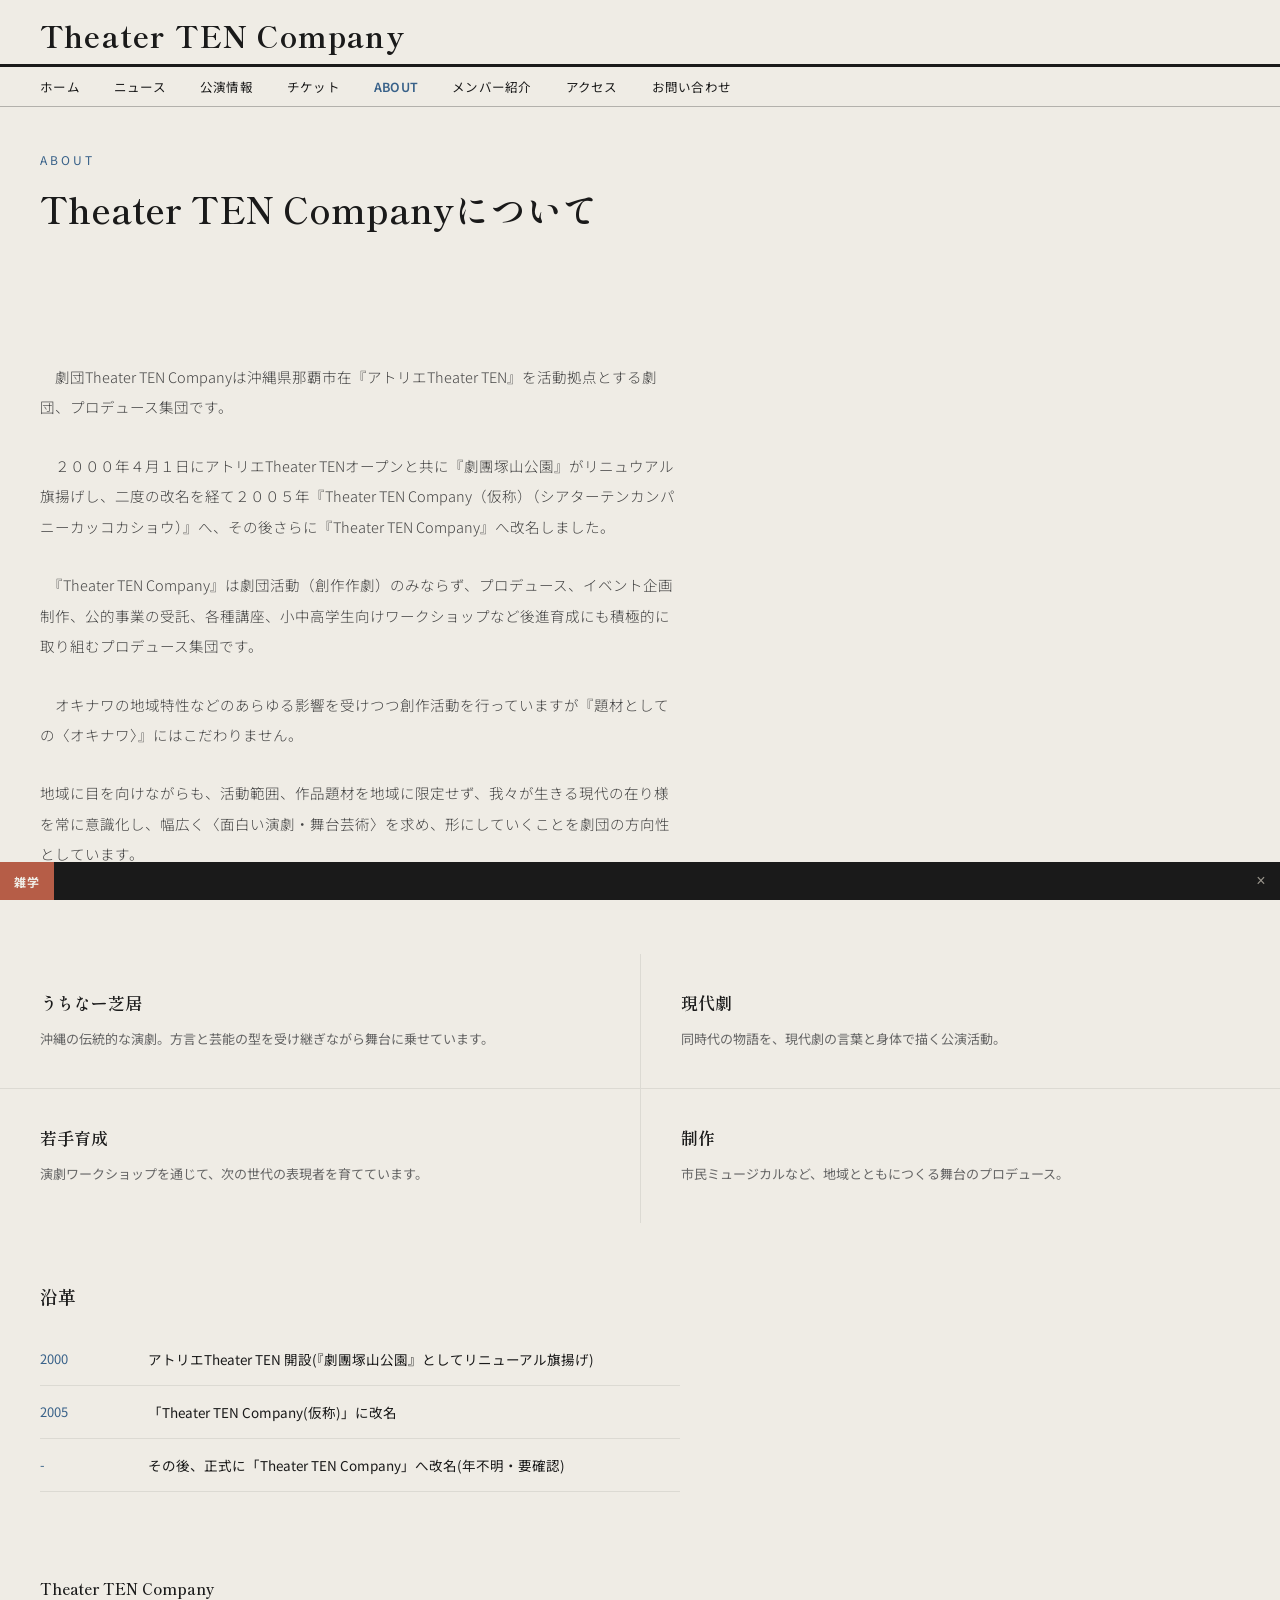
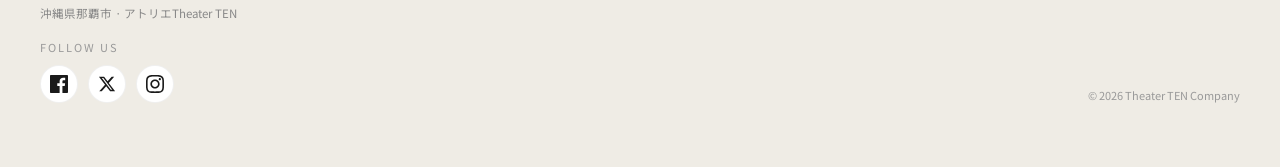
==== commit 38dee7ed: "Add bottom trivia ticker (electric bulletin board style) No Japanese trivia API could be found (conf" ====
--- a/about.html
+++ b/about.html
@@ -6,6 +6,14 @@
 <meta name="robots" content="noindex, nofollow">
 <title>Theater TEN Companyについて | Theater TEN Company</title>
 <meta name="description" content="Theater TEN Companyの理念、活動の4本柱、沿革のご紹介。">
+<link rel="icon" type="image/svg+xml" href="images/favicon.svg">
+<meta property="og:type" content="website">
+<meta property="og:site_name" content="Theater TEN Company">
+<meta property="og:title" content="Theater TEN Companyについて | Theater TEN Company">
+<meta property="og:description" content="Theater TEN Companyの理念、活動の4本柱、沿革のご紹介。">
+<meta property="og:url" content="https://theater-ten.com/about.html">
+<meta property="og:image" content="https://theater-ten.com/images/hero-group.jpg">
+<meta name="twitter:card" content="summary_large_image">
 <link rel="preconnect" href="https://fonts.googleapis.com">
 <link rel="preconnect" href="https://fonts.gstatic.com" crossorigin>
 <link href="https://fonts.googleapis.com/css2?family=Shippori+Mincho:wght@400;500;600;700&family=Noto+Sans+JP:wght@300;400;500;700&display=swap" rel="stylesheet">
@@ -34,7 +42,7 @@
 
 <div class="page-title narrow">
   <div class="eyebrow" style="color:var(--accent-blue)">About</div>
-  <h1>Theater TEN Companyについて</h1>
+  <h1 class="autofit-heading">Theater TEN Companyについて</h1>
 </div>
 
 <div class="about-intro">
@@ -92,5 +100,7 @@
 </footer>
 
 <script src="js/nav.js"></script>
+<script src="js/autofit-heading.js"></script>
+<script src="js/trivia-ticker.js"></script>
 </body>
 </html>
--- a/css/style.css
+++ b/css/style.css
@@ -170,13 +170,13 @@
   margin-top: 18px;
 }
 
-.site-footer .sns-links {
+.sns-links {
   display: flex;
   gap: 10px;
   margin-top: 10px;
 }
 
-.site-footer .sns-links a {
+.sns-links a {
   width: 38px;
   height: 38px;
   border-radius: 50%;
@@ -189,7 +189,7 @@
   transition: background 0.2s ease, color 0.2s ease, border-color 0.2s ease, transform 0.15s ease;
 }
 
-.site-footer .sns-links a svg {
+.sns-links a svg {
   width: 18px;
   height: 18px;
   fill: currentColor;
@@ -474,6 +474,33 @@
   z-index: 1;
 }
 
+.hero-slideshow-dots {
+  position: absolute;
+  left: 0;
+  right: 0;
+  bottom: 16px;
+  z-index: 2;
+  display: flex;
+  justify-content: center;
+  gap: 8px;
+}
+
+.hero-slideshow-dots .dot {
+  width: 8px;
+  height: 8px;
+  border-radius: 50%;
+  background: rgba(26, 26, 26, 0.35);
+  border: none;
+  padding: 0;
+  cursor: pointer;
+  transition: background 0.2s, transform 0.2s;
+}
+
+.hero-slideshow-dots .dot.active {
+  background: #1a1a1a;
+  transform: scale(1.3);
+}
+
 .feature-photo .caption {
   position: absolute;
   left: 20px;
@@ -526,7 +553,7 @@
 
 .contents-grid {
   display: grid;
-  grid-template-columns: repeat(4, 1fr);
+  grid-template-columns: repeat(5, 1fr);
   border-top: 1px solid var(--border-heavy);
   border-bottom: 1px solid var(--border-heavy);
 }
@@ -566,6 +593,123 @@
   font-size: 11.5px;
   color: var(--sub-warm-light);
   line-height: 1.7;
+}
+
+/* --- follow section(ホーム: Contentsとお問い合わせバーの間、Facebook埋め込み) --- */
+
+.follow-section {
+  display: grid;
+  grid-template-columns: 1.1fr 1fr;
+  gap: 40px;
+  align-items: start;
+  padding: 48px 40px;
+  height: 451px;
+  border-bottom: 1px solid var(--border-heavy);
+}
+
+.follow-news-wrap {
+  height: 100%;
+  display: flex;
+  flex-direction: column;
+}
+
+.follow-news.news-list {
+  padding: 0;
+  flex: 1;
+  overflow: hidden;
+}
+
+.follow-news-head {
+  font-family: "Shippori Mincho", serif;
+  font-size: 13px;
+  letter-spacing: 0.1em;
+  color: var(--sub-warm-light);
+  text-transform: uppercase;
+  margin-bottom: 12px;
+  flex-shrink: 0;
+}
+
+.news-list-item {
+  display: flex;
+  align-items: baseline;
+  gap: 16px;
+  padding: 14px 0;
+  border-bottom: 1px solid var(--border-col);
+  text-decoration: none;
+  color: inherit;
+}
+
+.news-list-item:first-child {
+  padding-top: 0;
+}
+
+.news-list-item .date {
+  flex-shrink: 0;
+  font-size: 12px;
+  color: var(--accent-blue);
+  font-variant-numeric: tabular-nums;
+}
+
+.news-list-item .title {
+  font-size: 14px;
+  color: var(--ink);
+  line-height: 1.5;
+  overflow: hidden;
+  text-overflow: ellipsis;
+  white-space: nowrap;
+}
+
+.news-list-item:hover .title {
+  text-decoration: underline;
+}
+
+.follow-news-more {
+  display: inline-block;
+  margin-top: 16px;
+  font-size: 13px;
+  color: var(--accent-red-bright);
+  text-decoration: none;
+  flex-shrink: 0;
+}
+
+.follow-news-more:hover {
+  text-decoration: underline;
+}
+
+.follow-embed {
+  height: 100%;
+  display: flex;
+  flex-direction: column;
+  align-items: center;
+  justify-content: center;
+  gap: 16px;
+}
+
+.follow-embed iframe {
+  max-width: 100%;
+}
+
+.follow-embed .sns-links {
+  margin-top: 0;
+}
+
+@media (max-width: 768px) {
+  .follow-section {
+    grid-template-columns: 1fr;
+    padding: 32px 20px;
+    gap: 24px;
+    height: auto;
+  }
+
+  .follow-news-wrap,
+  .follow-embed {
+    height: auto;
+  }
+
+  .follow-news.news-list {
+    flex: none;
+    overflow: visible;
+  }
 }
 
 /* --- news list --- */
@@ -658,6 +802,59 @@
   .detail-wrap {
     padding: 24px 20px;
   }
+}
+
+/* --- CTA buttons(主要CTA=btn-primary、サブ導線=btn-secondary) --- */
+
+.btn-primary {
+  display: inline-flex;
+  align-items: center;
+  gap: 10px;
+  padding: 13px 30px 13px 26px;
+  background: oklch(58% 0.12 35);
+  color: #fff;
+  font-size: 13px;
+  letter-spacing: 0.04em;
+  border-radius: 100px;
+  box-shadow: 2px 3px 0 #1a1a1a;
+  transition: transform 0.15s, box-shadow 0.15s;
+  font-family: "Noto Sans JP", sans-serif;
+  text-decoration: none;
+}
+
+.btn-primary:hover {
+  transform: translate(2px, 3px);
+  box-shadow: 0 0 0 #1a1a1a;
+}
+
+.btn-secondary {
+  position: relative;
+  display: inline-block;
+  padding: 13px 30px;
+  background: #efece5;
+  border: 1.5px solid #1a1a1a;
+  border-radius: 100px;
+  font-size: 13px;
+  letter-spacing: 0.04em;
+  color: #1a1a1a;
+  font-family: "Noto Sans JP", sans-serif;
+  text-decoration: none;
+}
+
+.btn-secondary .badge {
+  position: absolute;
+  top: -9px;
+  right: -9px;
+  width: 22px;
+  height: 22px;
+  background: oklch(58% 0.12 35);
+  color: #fff;
+  border-radius: 50%;
+  font-size: 9px;
+  display: flex;
+  align-items: center;
+  justify-content: center;
+  transform: rotate(12deg);
 }
 
 /* --- CTA bar --- */
@@ -1019,7 +1216,7 @@
     grid-template-columns: repeat(2, 1fr);
   }
 
-  .contents-grid a:nth-child(2) {
+  .contents-grid a:nth-child(2n) {
     border-right: none;
   }
 
